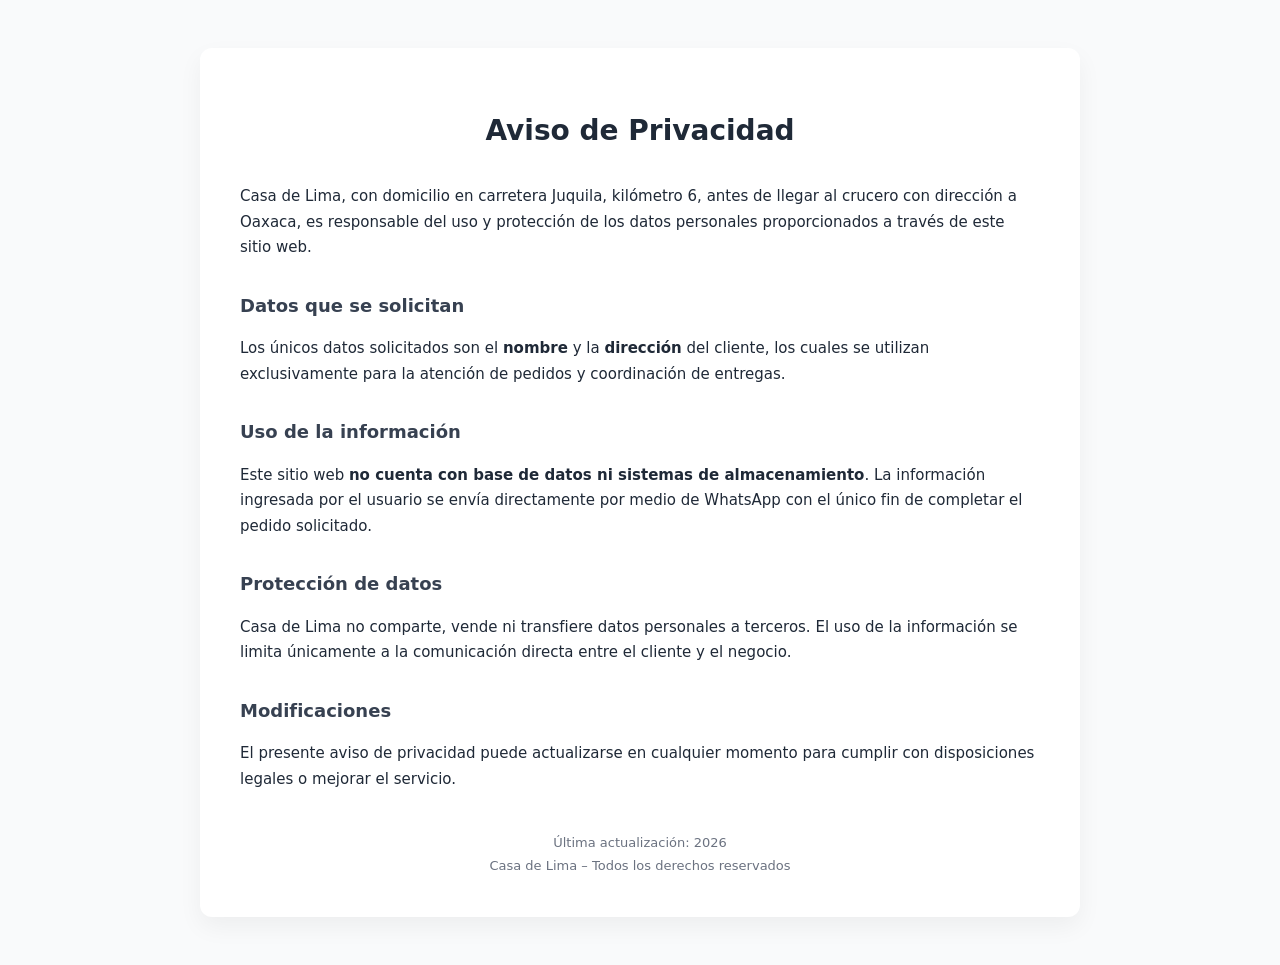
==== public/aviso-de-privacidad.html @ 9ba933d4 "Add aviso de privacidad" ====
<!DOCTYPE html>
<html lang="es">
<head>
    <meta charset="UTF-8">
    <title>Aviso de Privacidad | Casa de Lima</title>
    <meta name="viewport" content="width=device-width, initial-scale=1.0">
    <style>
        body {
            font-family: system-ui, -apple-system, BlinkMacSystemFont, "Segoe UI", sans-serif;
            background: #f9fafb;
            color: #1f2937;
            line-height: 1.7;
            padding: 40px 20px;
        }
        .container {
            max-width: 800px;
            margin: auto;
            background: #ffffff;
            padding: 40px;
            border-radius: 12px;
            box-shadow: 0 10px 25px rgba(0,0,0,0.05);
        }
        h1 {
            text-align: center;
            margin-bottom: 30px;
            font-size: 28px;
        }
        h2 {
            margin-top: 30px;
            font-size: 18px;
            color: #374151;
        }
        p {
            margin-top: 12px;
            font-size: 15px;
        }
        footer {
            text-align: center;
            margin-top: 40px;
            font-size: 13px;
            color: #6b7280;
        }
    </style>
</head>
<body>

<div class="container">
    <h1>Aviso de Privacidad</h1>

    <p>
        Casa de Lima, con domicilio en carretera Juquila, kilómetro 6, antes de llegar
        al crucero con dirección a Oaxaca, es responsable del uso y protección de los
        datos personales proporcionados a través de este sitio web.
    </p>

    <h2>Datos que se solicitan</h2>
    <p>
        Los únicos datos solicitados son el <strong>nombre</strong> y la <strong>dirección</strong>
        del cliente, los cuales se utilizan exclusivamente para la atención de pedidos
        y coordinación de entregas.
    </p>

    <h2>Uso de la información</h2>
    <p>
        Este sitio web <strong>no cuenta con base de datos ni sistemas de almacenamiento</strong>.
        La información ingresada por el usuario se envía directamente por medio de
        WhatsApp con el único fin de completar el pedido solicitado.
    </p>

    <h2>Protección de datos</h2>
    <p>
        Casa de Lima no comparte, vende ni transfiere datos personales a terceros.
        El uso de la información se limita únicamente a la comunicación directa
        entre el cliente y el negocio.
    </p>

    <h2>Modificaciones</h2>
    <p>
        El presente aviso de privacidad puede actualizarse en cualquier momento
        para cumplir con disposiciones legales o mejorar el servicio.
    </p>

    <footer>
        Última actualización: 2026<br>
        Casa de Lima – Todos los derechos reservados
    </footer>
</div>

</body>
</html>
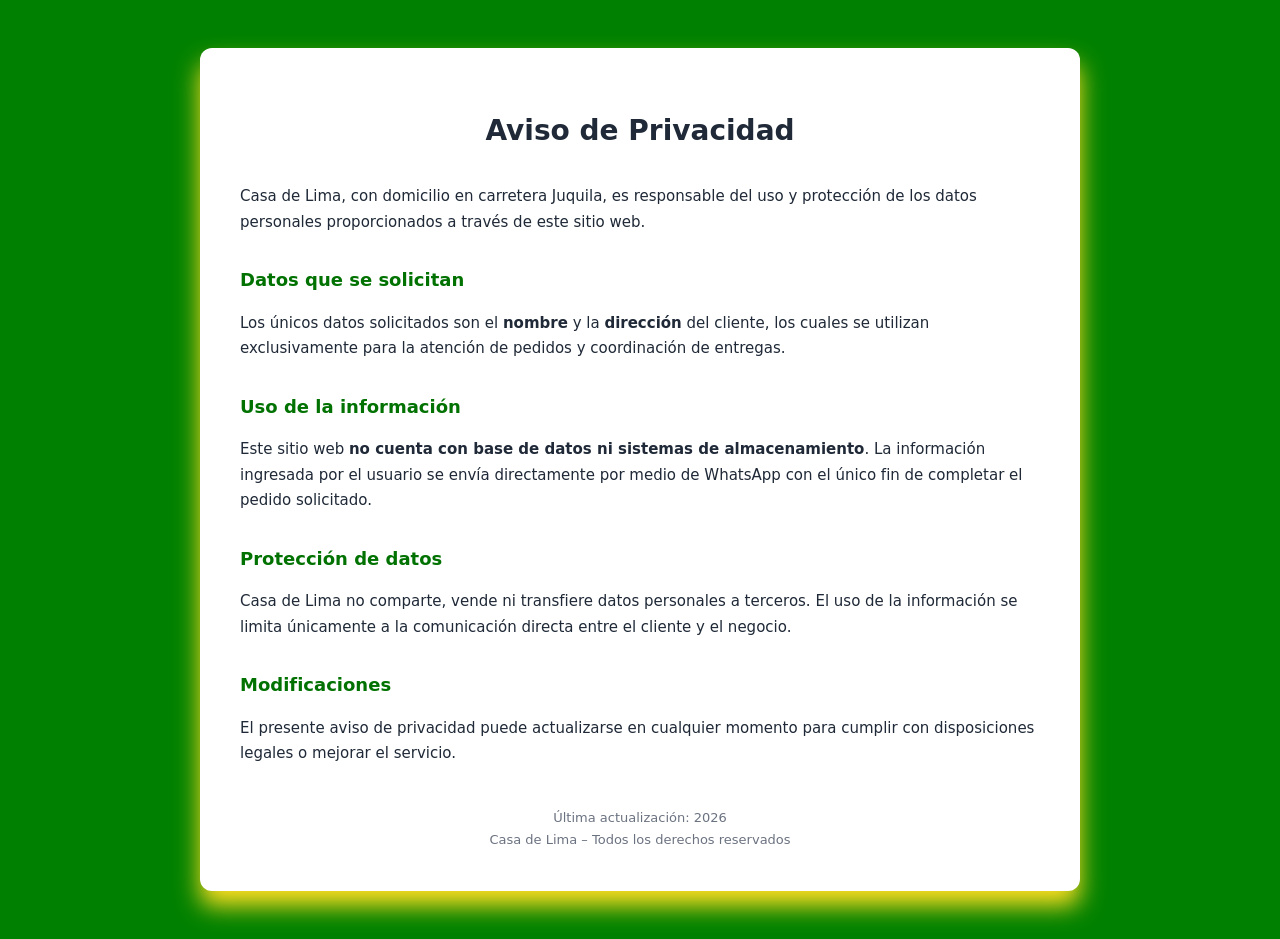
==== commit b394fcd6: "Actualizar contenido del aviso de privacidad" ====
--- a/public/aviso-de-privacidad.html
+++ b/public/aviso-de-privacidad.html
@@ -7,7 +7,7 @@
     <style>
         body {
             font-family: system-ui, -apple-system, BlinkMacSystemFont, "Segoe UI", sans-serif;
-            background: #f9fafb;
+            background: #008000;
             color: #1f2937;
             line-height: 1.7;
             padding: 40px 20px;
@@ -18,7 +18,7 @@
             background: #ffffff;
             padding: 40px;
             border-radius: 12px;
-            box-shadow: 0 10px 25px rgba(0,0,0,0.05);
+            box-shadow: 0 15px 25px #FFDE21;
         }
         h1 {
             text-align: center;
@@ -28,7 +28,7 @@
         h2 {
             margin-top: 30px;
             font-size: 18px;
-            color: #374151;
+            color: #017201;
         }
         p {
             margin-top: 12px;
@@ -48,8 +48,7 @@
     <h1>Aviso de Privacidad</h1>
 
     <p>
-        Casa de Lima, con domicilio en carretera Juquila, kilómetro 6, antes de llegar
-        al crucero con dirección a Oaxaca, es responsable del uso y protección de los
+        Casa de Lima, con domicilio en carretera Juquila, es responsable del uso y protección de los
         datos personales proporcionados a través de este sitio web.
     </p>
 
@@ -80,10 +79,21 @@
         para cumplir con disposiciones legales o mejorar el servicio.
     </p>
 
-    <footer>
-        Última actualización: 2026<br>
-        Casa de Lima – Todos los derechos reservados
-    </footer>
+ <footer>
+    Última actualización: <span id="current-year">2026</span><br>
+    Casa de Lima – Todos los derechos reservados
+</footer>
+
+<script>
+    // Intentar actualizar el año dinámicamente
+    try {
+        document.getElementById('current-year').textContent = new Date().getFullYear();
+    } catch (e) {
+        // Si hay algún error, no hace nada y se queda el 2026
+        console.error("No se pudo actualizar el año automáticamente:", e);
+    }
+</script>
+
 </div>
 
 </body>
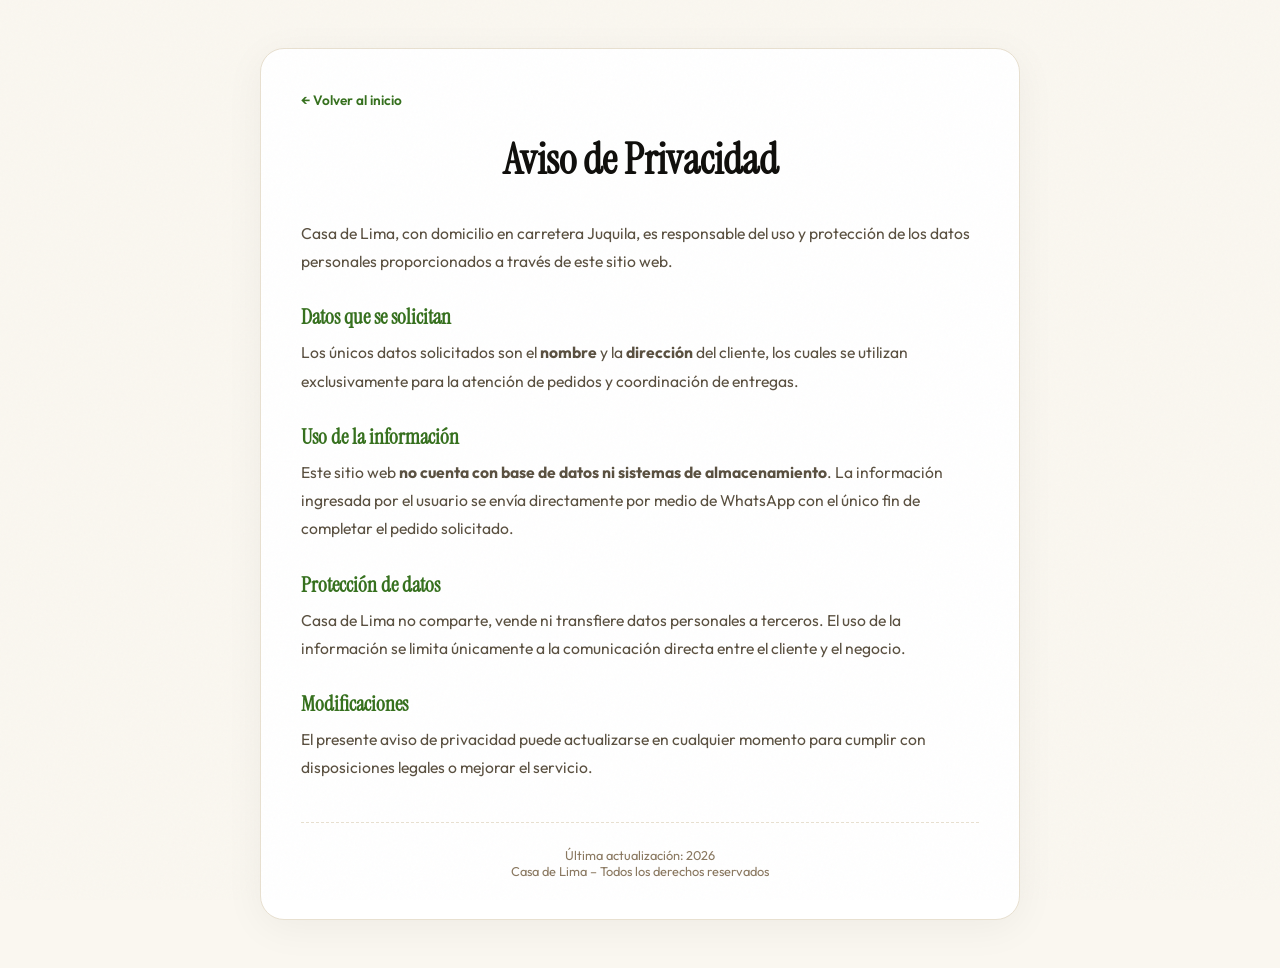
==== commit 0dac484b: "Separar CSS y JS de index.html; unificar diseño de aviso de privacidad Extrae los bloques <style> y " ====
--- a/public/aviso-de-privacidad.html
+++ b/public/aviso-de-privacidad.html
@@ -1,50 +1,30 @@
 <!DOCTYPE html>
 <html lang="es">
 <head>
-    <meta charset="UTF-8">
-    <title>Aviso de Privacidad | Casa de Lima</title>
-    <meta name="viewport" content="width=device-width, initial-scale=1.0">
-    <style>
-        body {
-            font-family: system-ui, -apple-system, BlinkMacSystemFont, "Segoe UI", sans-serif;
-            background: #008000;
-            color: #1f2937;
-            line-height: 1.7;
-            padding: 40px 20px;
-        }
-        .container {
-            max-width: 800px;
-            margin: auto;
-            background: #ffffff;
-            padding: 40px;
-            border-radius: 12px;
-            box-shadow: 0 15px 25px #FFDE21;
-        }
-        h1 {
-            text-align: center;
-            margin-bottom: 30px;
-            font-size: 28px;
-        }
-        h2 {
-            margin-top: 30px;
-            font-size: 18px;
-            color: #017201;
-        }
-        p {
-            margin-top: 12px;
-            font-size: 15px;
-        }
-        footer {
-            text-align: center;
-            margin-top: 40px;
-            font-size: 13px;
-            color: #6b7280;
-        }
-    </style>
+<meta charset="UTF-8">
+<title>Aviso de Privacidad | Casa de Lima</title>
+<meta name="viewport" content="width=device-width, initial-scale=1.0">
+<link rel="icon" href="/favicon.png" type="image/png">
+<link rel="preconnect" href="https://fonts.googleapis.com">
+<link rel="preconnect" href="https://fonts.gstatic.com" crossorigin>
+<link href="https://fonts.googleapis.com/css2?family=Instrument+Serif:ital@0;1&family=Outfit:wght@300;400;500;600;700;900&display=swap" rel="stylesheet">
+<link rel="stylesheet" href="css/index.css">
+<style>
+.legal-wrap{min-height:100vh;display:flex;align-items:center;justify-content:center;padding:3rem 1.25rem}
+.legal-card{max-width:760px;width:100%}
+.legal-card h1{font-family:'Instrument Serif',serif;font-size:clamp(2rem,4vw,2.6rem);color:var(--ink);text-align:center;margin-bottom:2rem}
+.legal-card h2{font-family:'Instrument Serif',serif;font-size:1.3rem;color:var(--moss);margin-top:1.75rem;margin-bottom:.5rem}
+.legal-card p{color:#5a5040;font-size:.98rem;line-height:1.8}
+.legal-footer{text-align:center;margin-top:2.5rem;padding-top:1.5rem;border-top:1px dashed var(--fog);font-size:.8rem;color:#8a7860}
+.legal-back{display:inline-flex;align-items:center;gap:6px;font-size:.85rem;color:var(--moss);text-decoration:none;font-weight:600;margin-bottom:1.5rem}
+.legal-back:hover{color:var(--fern)}
+</style>
 </head>
 <body>
 
-<div class="container">
+<div class="legal-wrap">
+  <div class="legal-card form-box">
+    <a href="index.html" class="legal-back">&larr; Volver al inicio</a>
     <h1>Aviso de Privacidad</h1>
 
     <p>
@@ -79,22 +59,20 @@
         para cumplir con disposiciones legales o mejorar el servicio.
     </p>
 
- <footer>
-    Última actualización: <span id="current-year">2026</span><br>
-    Casa de Lima – Todos los derechos reservados
-</footer>
+    <div class="legal-footer">
+        Última actualización: <span id="current-year">2026</span><br>
+        Casa de Lima – Todos los derechos reservados
+    </div>
+  </div>
+</div>
 
 <script>
-    // Intentar actualizar el año dinámicamente
     try {
         document.getElementById('current-year').textContent = new Date().getFullYear();
     } catch (e) {
-        // Si hay algún error, no hace nada y se queda el 2026
         console.error("No se pudo actualizar el año automáticamente:", e);
     }
 </script>
 
-</div>
-
 </body>
 </html>
--- a/public/css/index.css
+++ b/public/css/index.css
@@ -0,0 +1,875 @@
+*{margin:0;padding:0;box-sizing:border-box}
+html{scroll-behavior:smooth;overflow-x:hidden}
+
+:root{
+  --ink:    #0f0e0b;
+  --soil:   #1e1a14;
+  --bark:   #000000d7;
+  --moss:   #35701d;
+  --fern:   #3d7a25;
+  --lime:   #65d121;
+  --honey:  #d4820a;
+  --gold:   #f0b429;
+  --cream:  #fcfcfc;
+  --paper:  #faf7f0;
+  --fog:    #e8e0d0;
+  --white:  #ffffff;
+}
+
+body{
+  font-family:'Outfit',sans-serif;
+  background:var(--paper);
+  color:var(--ink);
+  overflow-x:hidden;
+}
+
+/* ── GRAIN OVERLAY ── */
+body::after{
+  content:'';
+  position:fixed;inset:0;
+  pointer-events:none;z-index:9999;
+  opacity:.025;
+  background-image:url("data:image/svg+xml,%3Csvg viewBox='0 0 512 512' xmlns='http://www.w3.org/2000/svg'%3E%3Cfilter id='n'%3E%3CfeTurbulence type='fractalNoise' baseFrequency='0.75' numOctaves='4' stitchTiles='stitch'/%3E%3C/filter%3E%3Crect width='100%25' height='100%25' filter='url(%23n)'/%3E%3C/svg%3E");
+}
+
+/* ── TYPOGRAPHY ── */
+.serif{font-family:'Instrument Serif',serif}
+.serif-i{font-family:'Instrument Serif',serif;font-style:italic}
+
+/* ── DRAWER ── */
+#overlay{position:fixed;inset:0;background:rgba(15,14,11,.7);backdrop-filter:blur(4px);z-index:200;opacity:0;pointer-events:none;transition:opacity .4s}
+#overlay.on{opacity:1;pointer-events:all}
+
+#drawer{
+  position:fixed;top:0;right:0;height:100vh;
+  width:min(340px,88vw);
+  background:var(--soil);
+  z-index:201;
+  transform:translateX(105%);
+  transition:transform .45s cubic-bezier(.4,0,.2,1);
+  display:flex;flex-direction:column;
+  padding:0;
+  overflow:hidden;
+}
+#drawer.on{transform:translateX(0)}
+
+.drawer-top{
+  padding:1.5rem 1.75rem;
+  border-bottom:1px solid rgba(255,255,255,.07);
+  display:flex;align-items:center;justify-content:space-between;
+}
+.drawer-body{padding:1.25rem 1rem;flex:1;display:flex;flex-direction:column;gap:3px}
+.drawer-footer{padding:1.15rem 1.55rem;border-top:1px solid rgba(255,255,255,.07)}
+
+.nav-item{
+  display:flex;align-items:center;gap:12px;
+  padding:13px 16px;
+  border-radius:12px;
+  color:rgba(255,255,255,.65);
+  text-decoration:none;
+  font-weight:500;font-size:1rem;
+  transition:all .2s;
+  position:relative;
+}
+.nav-item:hover{background:rgba(255,255,255,.06);color:#fff}
+.nav-item .num{
+  font-size:.65rem;font-weight:700;
+  color:var(--gold);
+  letter-spacing:.05em;
+  position:absolute;right:16px;
+}
+
+/* ── HEADER ── */
+#hdr{
+  position:fixed;top:0;left:0;right:0;z-index:100;
+  padding:.9rem 1.75rem;
+  display:flex;align-items:center;justify-content:space-between;
+  transition:background .4s,backdrop-filter .4s,box-shadow .4s;
+}
+#hdr.solid{
+  background:rgba(15,14,11,.92);
+  backdrop-filter:blur(16px);
+  box-shadow:0 1px 0 rgba(255,255,255,.06);
+}
+
+.hdr-logo{
+    position:relative;
+    display:inline-block;
+}
+
+.hdr-logo::after{
+    content:"";
+    position:absolute;
+    top:50%;
+    left:50%;
+    width:100%;
+    height:100%;
+    transform:translate(-50%, -50%);
+    border-radius:10%;
+    border:2px solid rgba(9, 255, 0, 0.76);
+    opacity:0;
+    animation:wave 7s infinite;
+}
+
+@keyframes wave{
+    0%{
+        transform:translate(-50%, -50%) scale(1);
+        opacity:.6;
+    }
+    100%{
+        transform:translate(-50%, -50%) scale(1.6);
+        opacity:0;
+    }
+}
+
+.hdr-logo img{
+    height:46px;
+    width:auto;
+    position:relative;
+    z-index:2;
+    filter:drop-shadow(0 2px 8px rgb(30, 255, 0));
+}
+
+#burger{
+  width:42px;height:42px;
+  border:1.5px solid rgba(255,255,255,.18);
+  border-radius:10px;
+  background:rgba(0, 0, 0, 0.63);
+  cursor:pointer;
+  display:flex;flex-direction:column;
+  align-items:center;justify-content:center;gap:5px;
+  transition:background .2s,border-color .2s;
+}
+#burger:hover{background:rgba(255,255,255,.12);border-color:rgba(255,255,255,.3)}
+#burger span{display:block;width:18px;height:1.5px;background:#fff;border-radius:2px;transition:all .35s}
+#burger.on span:nth-child(1){transform:translateY(6.5px) rotate(45deg)}
+#burger.on span:nth-child(2){opacity:0;transform:scaleX(0)}
+#burger.on span:nth-child(3){transform:translateY(-6.5px) rotate(-45deg)}
+
+/* ── HERO ── */
+#hero{
+  min-height:100vh;
+  background:var(--soil);
+  position:relative;
+  display:grid;
+  grid-template-rows:1fr;
+  overflow:hidden;
+}
+
+.hero-bg{
+  position:absolute;inset:0;
+  z-index:0;
+  background-image:url('tienda-hero.jpg');
+  background-size:cover;background-position:center;
+  opacity:.12;
+  transition:opacity 1s;
+}
+
+.hero-grid{
+  position:relative;z-index:2;
+  display:grid;
+  grid-template-columns:1fr 1fr;
+  min-height:100vh;
+}
+
+.hero-left{
+  display:flex;flex-direction:column;
+  justify-content:flex-end;
+  padding:7rem 3rem 5rem 3.5rem;
+  border-right:1px solid rgba(255,255,255,.07);
+}
+
+.hero-right{
+  display:flex;flex-direction:column;
+  justify-content:flex-end;
+  padding:7rem 3rem 5rem;
+  gap:1.5rem;
+}
+
+
+.hero-h1{
+  font-family:'Instrument Serif',serif;
+  font-size:clamp(3rem,6vw,5.5rem);
+  line-height:1.0;
+  color:#fff;
+  margin-bottom:1.5rem;
+}
+.hero-h1 em{
+  font-style:italic;
+  color:var(--lime);
+}
+
+.hero-sub{
+  color:rgba(255, 255, 255, 0.863);
+  font-size:1rem;line-height:1.7;
+  max-width:360px;
+  margin-bottom:2.5rem;
+}
+
+.hero-cta{
+  display:inline-flex;align-items:center;gap:10px;
+  background:var(--lime);
+  color:var(--ink);
+  font-weight:700;font-size:.9rem;
+  padding:14px 26px;
+  border-radius:99px;
+  text-decoration:none;
+  width:fit-content;
+  transition:all .25s;
+  box-shadow:0 0 40px rgba(126,201,74,.25);
+}
+.hero-cta:hover{background:#fff;box-shadow:0 0 50px rgba(126,201,74,.4);transform:translateY(-2px)}
+
+.hero-stat{
+  background:rgba(255,255,255,.06);
+  border:1px solid rgba(255,255,255,.1);
+  border-radius:16px;
+  padding:1.25rem 1.5rem;
+  backdrop-filter:blur(10px);
+  -webkit-backdrop-filter:blur(10px);
+  transition:.3s ease;
+  position:relative;
+  overflow:hidden;
+}
+
+.hero-stat:hover{
+  transform:translateY(-4px);
+  border-color:rgba(240,180,41,.35);
+  box-shadow:0 10px 25px rgba(0,0,0,.25);
+}
+
+.hero-stat-num{
+  font-family:'Instrument Serif',serif;
+  font-size:2.8rem;
+  color:var(--gold);
+  line-height:1;
+  letter-spacing:.5px;
+  text-shadow:0 0 12px rgba(240,180,41,.3);
+}
+
+.hero-stat-label{
+  color:rgb(255, 255, 255);
+  font-size:.8rem;
+  margin-top:.35rem;
+  letter-spacing:.04em;
+  text-transform:uppercase;
+}
+
+.hero-stat::before{
+  content:"";
+  position:absolute;
+  top:0;
+  left:-60%;
+  width:50%;
+  height:100%;
+  background:linear-gradient(
+    120deg,
+    transparent,
+    rgba(255,255,255,.12),
+    transparent
+  );
+  animation:shine 4s infinite linear;
+}
+
+@keyframes shine{
+  0%{ left:-60%; }
+  100%{ left:160%; }
+}
+
+/* ── TICKER ── */
+.ticker-wrap{
+  background:var(--moss);
+  overflow:hidden;
+  padding:.65rem 0;
+  border-top:1px solid rgba(255,255,255,.08);
+  border-bottom:1px solid rgba(255,255,255,.08);
+}
+.ticker-track{
+  display:flex;gap:0;
+  animation:ticker 22s linear infinite;
+  width:max-content;
+}
+.ticker-track:hover{animation-play-state:paused}
+@keyframes ticker{from{transform:translateX(0)}to{transform:translateX(-50%)}}
+.ticker-item{
+  display:flex;
+  align-items:center;
+  gap:8px;
+  padding:0 2.5rem;
+  font-size:.78rem;
+  font-weight:600;
+  color:rgba(255,255,255,.75);
+  letter-spacing:.04em;
+  white-space:nowrap;
+text-transform:uppercase;
+  transition:all .3s ease;
+}
+.ticker-item:hover{
+  transform:translateY(-4px) scale(1.06);
+  color:#fff;
+  text-shadow:
+    0 0 8px rgba(255,255,255,.7),
+    0 0 18px rgba(240,180,41,.6);
+  filter:drop-shadow(0 6px 12px rgba(0,0,0,.25));
+}
+.ticker-dot{width:4px;height:4px;background:var(--gold);border-radius:50%;flex-shrink:0}
+
+/* ── SECTION BASE ── */
+.sec{padding:6rem 0}
+.container{max-width:1240px;margin:0 auto;padding:0 2rem}
+
+.sec-label{
+  display:flex;align-items:center;gap:10px;
+  font-size:1rem;font-weight:700;
+  letter-spacing:.14em;text-transform:uppercase;
+  color:rgb(131, 119, 11);
+  margin-bottom:1rem;
+}
+.sec-label::before{content:'';flex-shrink:0;width:24px;height:1.5px;background:var(--honey)}
+
+/* ── NOSOTROS ── */
+#nosotros{background:var(--paper)}
+
+.nosotros-grid{
+  display:grid;
+  grid-template-columns:1fr 1fr;
+  gap:5rem;
+  align-items:center;
+}
+
+.nosotros-img-stack{position:relative;height:520px;overflow:hidden;border-radius:4px 20px 4px 20px}
+.nosotros-img-main{
+  position:absolute;
+  top:0;left:0;right:4rem;bottom:4rem;
+  border-radius:4px 20px 4px 20px;
+  object-fit:cover;
+  box-shadow:0 30px 80px rgba(0,0,0,.2);
+}
+.nosotros-img-accent{
+  position:absolute;
+  bottom:0;right:0;
+  width:55%;height:55%;
+  border-radius:20px 4px 20px 4px;
+  object-fit:cover;
+  box-shadow:0 20px 50px rgba(0,0,0,.25);
+  border:4px solid var(--paper);
+}
+.nosotros-badge{
+  position:absolute;
+  top:50%;left:50%;
+  transform:translate(-50%,-50%);
+  background:rgb(13, 143, 13);
+  color:#ffffff;
+  width:100px;height:100px;
+  border-radius:40%;
+  display:flex;flex-direction:column;
+  align-items:center;justify-content:center;
+  text-align:center;
+  box-shadow:0 8px 30px rgba(238, 255, 0, 0.685);
+  border:3px solid var(--paper);
+  z-index:2;
+}
+.nosotros-badge span:first-child{font-family:'Instrument Serif',serif;font-size:1.9rem;color:yellow;line-height:1}
+.nosotros-badge span:last-child{font-size:.6rem;font-weight:500;letter-spacing:.08em;text-transform:uppercase;color:rgb(255, 255, 255);margin-top:1px}
+
+.nosotros-text h2{
+  font-family:'Instrument Serif',serif;
+  font-size:clamp(2.2rem,3.5vw,3.2rem);
+  line-height:1.15;
+  color:var(--ink);
+  margin-bottom:1.5rem;
+}
+.nosotros-text h2 em{font-style:italic;color:var(--moss)}
+.nosotros-text p{color:#000000;font-size:1.02rem;line-height:1.8;margin-bottom:1rem}
+
+
+.btn-dark{
+  display:inline-flex;align-items:center;gap:9px;
+  background:var(--ink);color:var(--cream);
+  font-weight:600;font-size:.9rem;
+  padding:13px 24px;border-radius:99px;
+  text-decoration:none;
+  transition:all .25s;
+  border:1.5px solid transparent;
+}
+.btn-dark:hover{background:transparent;color:var(--ink);border-color:var(--ink)}
+
+/* ── PRODUCTOS ── */
+#productos{background:var(--ink)}
+
+#productos .sec-label{color:var(--lime)}
+#productos .sec-label::before{background:var(--lime)}
+
+.prod-h2{
+  font-family:'Instrument Serif',serif;
+  font-size:clamp(2.5rem,4vw,4rem);
+  color:#fff;
+  line-height:1.1;
+  margin-bottom:.5rem;
+}
+.prod-h2 em{font-style:italic;color:var(--lime)}
+
+.prod-sub{color:rgba(255,255,255,.4);font-size:.95rem;margin-bottom:3.5rem}
+
+.prod-grid{
+  display:grid;
+  grid-template-columns:1fr 1fr;
+  gap:1.5px;
+  background:rgba(255,255,255,.06);
+  border-radius:20px;
+  overflow:hidden;
+}
+
+.prod-card{
+  background:var(--bark);
+  padding:2.5rem;
+  transition:background .3s;
+  position:relative;
+  overflow:hidden;
+}
+.prod-card::before{
+  content:'';
+  position:absolute;top:0;left:0;right:0;
+  height:3px;
+  opacity:0;
+  transition:opacity .3s;
+}
+.prod-card:nth-child(1)::before{background:linear-gradient(90deg,var(--lime),var(--moss))}
+.prod-card:nth-child(2)::before{background:linear-gradient(90deg,var(--gold),var(--honey))}
+.prod-card:hover{background:#2a2015}
+.prod-card:hover::before{opacity:1}
+
+.prod-card-icon{
+  width:56px;height:56px;
+  border-radius:50px;
+  display:flex;align-items:center;justify-content:center;
+  margin-bottom:1.5rem;
+}
+.prod-card:nth-child(1) .prod-card-icon{background:rgba(106, 255, 0, 0.032);color:var(--lime)}
+.prod-card:nth-child(2) .prod-card-icon{background:rgba(240, 180, 41, 0.032);color:var(--gold)}
+
+.prod-card h3{
+  font-family:'Instrument Serif',serif;
+  font-size:1.6rem;color:#fff;
+  margin-bottom:1rem;
+}
+.prod-card h3 em{font-style:italic}
+
+.prod-items{
+  list-style:none;
+  display:flex;
+  flex-direction:column;
+  gap:8px;
+  margin:0;
+  padding:0;
+}
+
+.prod-items li{
+  display:flex;
+  align-items:center;
+  gap:10px;
+  font-size:.9rem;
+  color:rgba(255, 255, 255, 0.74);
+  padding:10px 0;
+  border-bottom:1px solid rgba(255,255,255,.06);
+  transition:.25s ease;
+  position:relative;
+  overflow:hidden;
+}
+
+.prod-items li:hover{
+  color:#fff;
+  transform:translateX(4px);
+}
+
+.prod-items li::before{
+  content:'';
+  flex-shrink:0;
+  width:6px;
+  height:6px;
+  border-radius:50%;
+  background:rgba(255,255,255,.3);
+  transition:.3s ease;
+}
+
+.prod-card:nth-child(1) .prod-items li::before{
+  background:var(--lime);
+  box-shadow:0 0 8px rgba(50,255,100,.5);
+}
+
+.prod-card:nth-child(2) .prod-items li::before{
+  background:var(--gold);
+  box-shadow:0 0 8px rgba(240,180,41,.5);
+}
+
+.prod-items li::after{
+  content:"";
+  position:absolute;
+  left:0;
+  bottom:0;
+  width:0%;
+  height:1px;
+  background:rgba(255,255,255,.2);
+  transition:.3s;
+}
+
+.prod-items li:hover::after{
+  width:100%;
+}
+
+/* ── HORARIO / DATOS ── */
+#datos{background:var(--cream)}
+
+.datos-grid{
+  display:grid;
+  grid-template-columns:1fr 1fr 1fr;
+  gap:1.5rem;
+}
+
+.dato-card{
+  background:#fff;
+  border-radius:20px;
+  padding:2rem;
+  border:1.5px solid var(--fog);
+  transition:transform .3s,box-shadow .3s,border-color .3s;
+}
+.dato-card:hover{transform:translateY(-4px);box-shadow:0 16px 48px rgba(0,0,0,.08);border-color:var(--moss)}
+
+.dato-icon{
+  width:48px;height:48px;
+  background:var(--moss);
+  border-radius:12px;
+  display:flex;align-items:center;justify-content:center;
+  color:#fff;margin-bottom:1.25rem;
+}
+.dato-card h4{font-size:1rem;font-weight:700;color:var(--ink);margin-bottom:.6rem}
+.dato-card p,.dato-card a{color:#6b5d48;font-size:.92rem;line-height:1.7;text-decoration:none}
+.dato-card a:hover{color:var(--moss)}
+
+.horario-row{display:flex;justify-content:space-between;align-items:center;padding:4px 0;border-bottom:1px dashed var(--fog)}
+.horario-row:last-child{border:none}
+.horario-row span:first-child{font-size:.85rem;color:#6b5d48}
+.horario-row span:last-child{font-size:.85rem;font-weight:700;color:var(--moss)}
+
+/* ── MAPA ── */
+#ubicacion{background:var(--ink);padding:0}
+
+.mapa-wrap{
+  display:grid;
+  grid-template-columns:420px 1fr;
+  min-height:500px;
+}
+
+.mapa-info{
+  background:var(--bark);
+  padding:4rem 3rem;
+  display:flex;flex-direction:column;justify-content:center;
+  position:relative;overflow:hidden;
+}
+.mapa-info::after{
+  content:'';
+  position:absolute;bottom:-60px;right:-60px;
+  width:200px;height:200px;
+  border-radius:50%;
+  background:radial-gradient(circle,rgba(126,201,74,.15),transparent 70%);
+  pointer-events:none;
+}
+
+.mapa-info .sec-label{color:var(--lime)}
+.mapa-info .sec-label::before{background:var(--lime)}
+
+.mapa-info h2{
+  font-family:'Instrument Serif',serif;
+  font-size:2.4rem;color:#fff;
+  margin-bottom:1rem;line-height:1.15;
+}
+.mapa-info p{color:rgba(255,255,255,.5);font-size:.93rem;line-height:1.7;margin-bottom:2rem}
+
+.mapa-detail{
+  display:flex;align-items:flex-start;gap:14px;
+  margin-bottom:1.25rem;
+}
+.mapa-detail-icon{
+  width:36px;height:36px;flex-shrink:0;
+  background:rgba(255,255,255,.07);
+  border-radius:9px;
+  display:flex;align-items:center;justify-content:center;
+  color:var(--gold);
+}
+.mapa-detail h5{font-size:.8rem;font-weight:700;color:rgba(255,255,255,.4);letter-spacing:.06em;text-transform:uppercase;margin-bottom:2px}
+.mapa-detail p,.mapa-detail a{font-size:.92rem;color:rgba(255,255,255,.75);line-height:1.5;text-decoration:none}
+.mapa-detail a:hover{color:var(--lime)}
+
+.mapa-frame iframe{width:100%;height:100%;min-height:500px;border:none;filter:saturate(.7) contrast(1.1)}
+
+/* ── CONTACTO ── */
+#contacto{background:var(--paper)}
+
+.contacto-grid{
+  display:grid;
+  grid-template-columns:1fr 480px;
+  gap:5rem;
+  align-items:start;
+}
+
+.contacto-left h2{
+  font-family:'Instrument Serif',serif;
+  font-size:clamp(2.2rem,3.5vw,3.2rem);
+  line-height:1.15;color:var(--ink);
+  margin-bottom:1rem;
+}
+.contacto-left h2 em{font-style:italic;color:var(--moss)}
+.contacto-left p{color:#5a5040;font-size:1rem;line-height:1.8;margin-bottom:2rem}
+
+.contacto-methods{display:flex;flex-direction:column;gap:12px}
+.cmethod{
+  display:flex;align-items:center;gap:14px;
+  padding:16px 18px;
+  background:#fff;
+  border:1.5px solid var(--fog);
+  border-radius:14px;
+  text-decoration:none;
+  transition:border-color .2s,transform .2s;
+}
+.cmethod:hover{border-color:var(--moss);transform:translateX(4px)}
+.cmethod-icon{width:40px;height:40px;border-radius:10px;display:flex;align-items:center;justify-content:center;flex-shrink:0}
+.cmethod p{font-size:.75rem;color:#8a7860;margin-bottom:1px}
+.cmethod strong{font-size:.93rem;color:var(--ink)}
+
+.form-box{
+  background:#fff;
+  border-radius:24px;
+  padding:2.5rem;
+  border:1.5px solid var(--fog);
+  box-shadow:0 8px 40px rgba(0,0,0,.05);
+}
+.form-box h3{
+  font-family:'Instrument Serif',serif;
+  font-size:1.5rem;color:var(--ink);
+  margin-bottom:1.5rem;
+}
+
+.fgroup{margin-bottom:1.1rem}
+.flabel{display:block;font-size:.78rem;font-weight:700;color:var(--bark);letter-spacing:.04em;margin-bottom:.4rem}
+.finput{
+  width:100%;
+  padding:11px 14px;
+  border:1.5px solid var(--fog);
+  border-radius:10px;
+  font-family:'Outfit',sans-serif;
+  font-size:.92rem;color:var(--ink);
+  background:var(--paper);
+  outline:none;
+  transition:border-color .2s,box-shadow .2s;
+}
+.finput:focus{border-color:var(--moss);box-shadow:0 0 0 3px rgba(45,90,27,.1)}
+textarea.finput{resize:vertical;min-height:100px}
+
+.frow{display:grid;grid-template-columns:1fr 1fr;gap:1rem}
+
+.btn-submit{
+  width:100%;
+  background:var(--moss);
+  color:#fff;
+  font-family:'Outfit',sans-serif;
+  font-weight:700;font-size:.95rem;
+  padding:14px;border-radius:12px;
+  border:none;cursor:pointer;
+  display:flex;align-items:center;justify-content:center;gap:8px;
+  transition:background .2s,transform .2s,box-shadow .2s;
+  box-shadow:0 4px 20px rgba(45,90,27,.3);
+  margin-top:.5rem;
+}
+.btn-submit:hover{background:var(--fern);transform:translateY(-1px);box-shadow:0 8px 28px rgba(45,90,27,.4)}
+
+/* ── TAQUERÍA ── */
+#taqueria{background:var(--bark);overflow:hidden;padding:.7rem 0;position:relative}
+#taqueria::before,#taqueria::after{
+  content:'';position:absolute;top:0;bottom:0;width:80px;z-index:2;pointer-events:none;
+}
+#taqueria::before{left:0;background:linear-gradient(to right,var(--bark),transparent)}
+#taqueria::after{right:0;background:linear-gradient(to left,var(--bark),transparent)}
+.taq-track{display:flex;gap:0;animation:taqticker 18s linear infinite;width:max-content}
+.taq-track:hover{animation-play-state:paused}
+@keyframes taqticker{from{transform:translateX(0)}to{transform:translateX(-50%)}}
+.taq-item{
+    display:inline-flex;
+    align-items:center;
+    gap:9px;
+    padding:0 2rem;
+    font-size:.8rem;
+    font-weight:600;
+    color:var(--gold);
+    letter-spacing:.06em;
+    text-transform:uppercase;
+    white-space:nowrap;
+
+    transition:all .3s ease;
+    border-radius:8px;
+}
+
+.taq-track:hover .taq-item{
+    opacity:.45;
+}
+
+.taq-track:hover .taq-item:hover{
+    opacity:1;
+    transform:scale(1.08);
+    color:#fff;
+    background:rgba(255,255,255,.06);
+    text-shadow:0 0 8px rgba(240,180,41,.6);
+}
+.taq-dot{width:5px;height:5px;background:rgba(48, 240, 41, 0.4);border-radius:50%;flex-shrink:0}
+
+/* ── PORTAFOLIO ── */
+#portafolio{
+  background:var(--cream);
+  border-top:1px solid var(--fog);
+  padding:4rem 0;
+}
+
+.port-head{text-align:center;margin-bottom:2.5rem}
+.port-head h2{font-family:'Instrument Serif',serif;font-size:1.8rem;color:var(--ink);margin-bottom:.4rem}
+.port-head p{color:#8a7860;font-size:.9rem}
+
+.port-grid{display:grid;grid-template-columns:repeat(auto-fill,minmax(185px,1fr));gap:1rem;margin-bottom:1.75rem}
+.port-card{background:#ffffff69;border:2.5px solid var(--fog);border-radius:16px;padding:1.25rem;text-decoration:none;display:flex;flex-direction:column;gap:.6rem;transition:all .25s;position:relative;overflow:hidden}
+.port-card::after{content:'';position:absolute;top:0;left:0;right:0;height:3px;background:var(--moss);transform:scaleX(0);transform-origin:left;transition:transform .3s}
+.port-card:hover{transform:translateY(-4px);box-shadow:0 12px 40px rgba(0,0,0,.1);border-color:var(--moss)}
+.port-card:hover::after{transform:scaleX(1)}
+.port-card-icon{width:44px;height:44px;border-radius:12px;background:var(--fog);display:flex;align-items:center;justify-content:center;color:var(--moss)}
+.port-card-body h4{font-size:.92rem;font-weight:700;color:var(--ink);margin-bottom:2px}
+.port-card-body p{font-size:.78rem;color:#8a7860}
+.port-card-link{font-size:.75rem;font-weight:600;color:var(--moss);display:flex;align-items:center;gap:4px;margin-top:auto;padding-top:.5rem}
+
+.port-card{
+    transition:all .3s ease;
+}
+
+.port-card:hover{
+    box-shadow:
+        0 10px 30px rgba(2, 255, 44, 0.678),
+        0 0 20px rgba(240,180,41,.35);
+}
+.port-cta{
+  display:inline-flex;align-items:center;gap:8px;
+  padding:10px 22px;
+  background:var(--ink);color:#fff;
+  border-radius:99px;
+  font-size:.84rem;font-weight:700;
+  text-decoration:none;
+  transition:all .2s;
+  border:1.5px solid var(--ink);
+}
+.port-cta:hover{background:transparent;color:var(--ink)}
+
+/* ── FOOTER ── */
+#footer{background:var(--soil);padding:3rem 0 2rem}
+
+.footer-inner{
+  max-width:1240px;margin:0 auto;padding:0 2rem;
+  display:flex;flex-direction:column;align-items:center;
+  text-align:center;gap:1.25rem;
+}
+
+
+.footer-logo img{
+    height:56px;
+    width:auto;
+    transition:.4s ease;
+    filter:drop-shadow(0 2px 10px rgba(30,255,0,.5));
+    animation:floatLogo 3.5s ease-in-out infinite;
+}
+
+/* Hover: crece + gira + más brillo */
+.footer-logo img:hover{
+    transform:translateY(-4px) scale(1.12) rotate(-3deg);
+    filter:drop-shadow(0 0 18px rgba(30,255,0,.9))
+           drop-shadow(0 0 35px rgba(30,255,0,.6));
+}
+
+/* Movimiento suave constante */
+@keyframes floatLogo{
+    0%,100%{
+        transform:translateY(0) rotate(0deg);
+    }
+    50%{
+        transform:translateY(-3px) rotate(2deg);
+    }
+}
+
+
+.footer-tagline{color:rgba(255, 255, 255, 0.35);font-size:.85rem;max-width:320px;line-height:1.6}
+
+.footer-links{display:flex;gap:8px}
+.footer-social{
+  width:38px;height:38px;
+  border-radius:9px;
+  border:1px solid rgba(255,255,255,.1);
+  background:rgba(255,255,255,.04);
+  display:flex;align-items:center;justify-content:center;
+  color:rgba(255,255,255,.5);
+  text-decoration:none;
+  transition:all .2s;
+}
+.footer-social:hover{background:rgba(255,255,255,.1);color:#fff;border-color:rgba(255,255,255,.2)}
+
+.footer-divider{width:100%;height:1px;background:rgba(255, 255, 255, 0.07)}
+
+.footer-bottom{
+  width:100%;
+  display:flex;align-items:center;justify-content:space-between;
+  flex-wrap:wrap;gap:.5rem;
+}
+.footer-copy{font-size:.75rem;color:rgba(255,255,255,.2)}
+.footer-privacy{font-size:.75rem;color:rgba(255,255,255,.25);text-decoration:none;transition:color .2s}
+.footer-privacy:hover{color:rgba(255, 255, 255, 0.6)}
+
+/* ── WA ── */
+.wa{
+  position:fixed;bottom:30px;right:24px;z-index:90;
+  width:50px;height:50px;
+  background:#25D366;border-radius:50%;
+  display:flex;align-items:center;justify-content:center;
+  text-decoration:none;
+  box-shadow:0 8px 24px rgba(9, 255, 0, 0.151);
+  animation:wapulse 3s ease-in-out infinite;
+}
+@keyframes wapulse{0%,100%{transform:scale(1)}50%{transform:scale(1.07)}}
+.wa::after{
+  content:'';position:absolute;inset:-6px;
+  border-radius:50%;
+  border:2px solid rgb(0, 255, 34);
+  animation:waring 3s ease-out infinite;
+}
+@keyframes waring{0%{transform:scale(.9);opacity:.7}100%{transform:scale(1.2);opacity:0}}
+
+/* ── REVEAL ── */
+[data-r]{opacity:0;transform:translateY(32px);transition:opacity .7s ease,transform .7s ease}
+[data-r].vis{opacity:1;transform:none}
+[data-r="l"]{transform:translateX(-32px)}
+[data-r="r"]{transform:translateX(32px)}
+[data-r="l"].vis,[data-r="r"].vis{transform:none}
+
+/* ── RESPONSIVE ── */
+@media(max-width:900px){
+  .hero-grid{grid-template-columns:1fr}
+  .hero-left{border-right:none;border-bottom:1px solid rgba(255,255,255,.07);padding:7rem 2rem 3rem}
+  .hero-right{padding:2rem;flex-direction:row;flex-wrap:wrap;gap:1rem}
+  .hero-stat{flex:1;min-width:140px}
+  .nosotros-grid,.prod-grid,.datos-grid,.contacto-grid{grid-template-columns:1fr}
+  .mapa-wrap{grid-template-columns:1fr}
+  .mapa-frame iframe{min-height:300px}
+  .nosotros-img-stack{height:380px}
+  .sec{padding:4rem 0}
+  .frow{grid-template-columns:1fr}
+  p{line-height:1.9}
+  .port-grid{grid-template-columns:repeat(auto-fill,minmax(150px,1fr))}
+  .taq-divider{display:none}
+}
+@media(max-width:600px){
+  .hero-left{padding:6rem 1.5rem 3rem}
+  .container{padding:0 1.25rem}
+  .prod-grid{grid-template-columns:1fr}
+  .hero-stat{min-width:calc(50% - .5rem)}
+}
